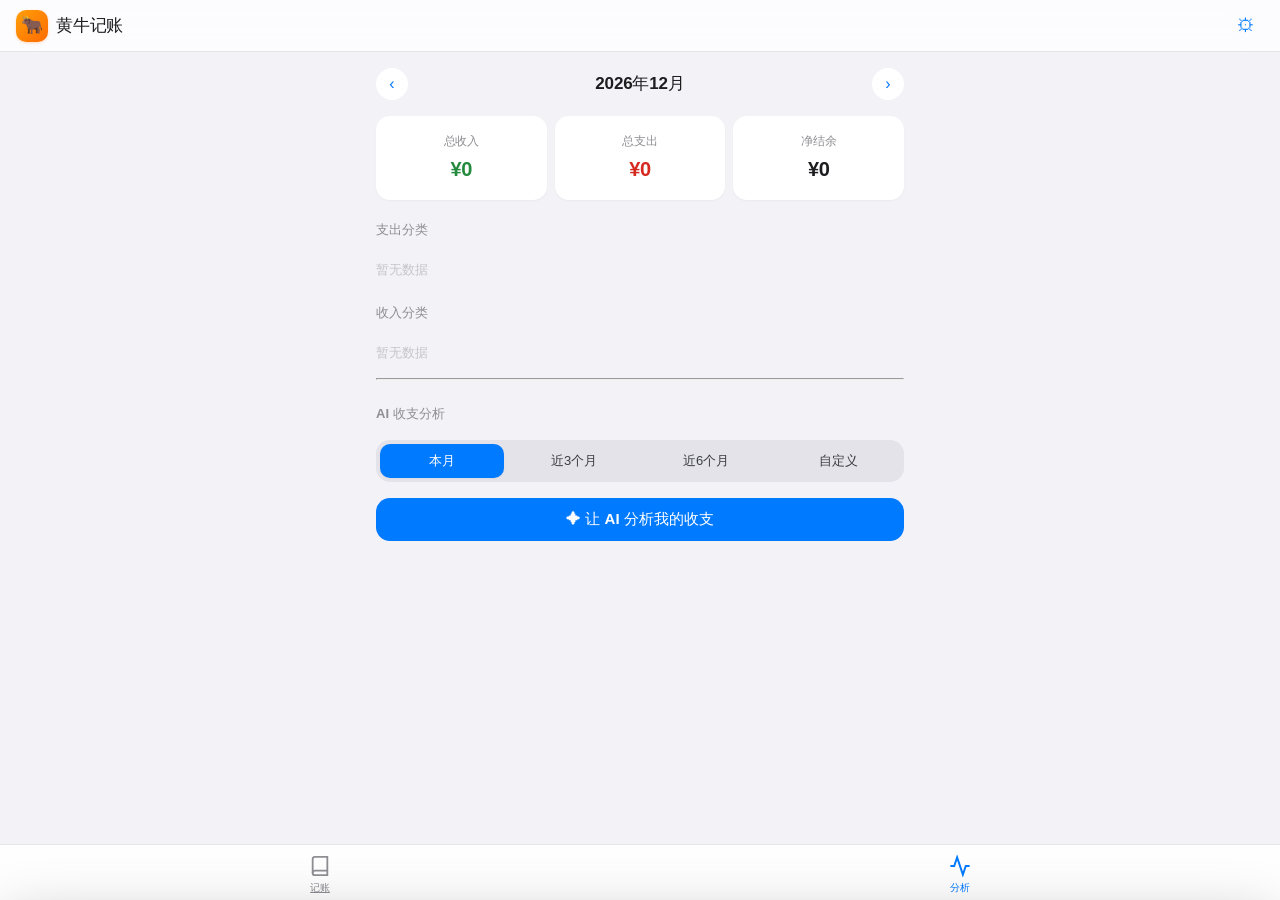
==== analysis.html @ 850599df "黄牛记账-v0.1" ====
<!DOCTYPE html>
<html lang="zh-CN">
<head>
  <meta charset="UTF-8">
  <meta name="viewport" content="width=device-width, initial-scale=1.0">
  <title>黄牛记账 - 收支分析</title>
  <link rel="stylesheet" href="styles.css">
</head>
<body>

<header class="app-header">
  <div class="app-logo">
    <div class="logo-icon">🐂</div>
    <span class="logo-text">黄牛记账</span>
  </div>
  <div class="header-actions">
    <button class="btn-icon" id="settingsBtn" title="设置">⚙</button>
  </div>
</header>

<div class="app-body">
  <!-- 分析页月份导航 -->
  <div class="month-nav" id="monthNavAnalysis">
    <button class="month-nav-btn" id="prevMonthAnalysis">‹</button>
    <div class="month-label" id="monthLabelAnalysis"></div>
    <button class="month-nav-btn" id="nextMonthAnalysis">›</button>
  </div>

  <!-- 统计卡片 -->
  <div class="stats-row">
    <div class="stat-card income"><div class="stat-label">总收入</div><div class="stat-value" id="statIncome">¥0</div></div>
    <div class="stat-card expense"><div class="stat-label">总支出</div><div class="stat-value" id="statExpense">¥0</div></div>
    <div class="stat-card net"><div class="stat-label">净结余</div><div class="stat-value" id="statNet">¥0</div></div>
  </div>

  <div class="section-title">支出分类</div>
  <div class="tag-bar-list" id="expenseTagBars"></div>

  <div class="section-title" style="margin-top:16px">收入分类</div>
  <div class="tag-bar-list" id="incomeTagBars"></div>

  <hr class="section-divider">

  <!-- AI 收支分析 -->
  <div class="analysis-section" id="analysisSection">
    <div class="section-title">AI 收支分析</div>

    <!-- 周期选择器 -->
    <div class="period-selector" id="periodSelector">
      <button class="period-btn active" data-period="month">本月</button>
      <button class="period-btn" data-period="3months">近3个月</button>
      <button class="period-btn" data-period="6months">近6个月</button>
      <button class="period-btn" data-period="custom">自定义</button>
    </div>

    <!-- 自定义日期 -->
    <div class="custom-date-range" id="customDateRange" style="display:none;">
      <input type="date" class="field" id="analysisStartDate">
      <span class="date-sep">至</span>
      <input type="date" class="field" id="analysisEndDate">
    </div>

    <!-- 分析按钮 -->
    <button class="btn-ai-analyze" id="btnAiAnalyze">✦ 让 AI 分析我的收支</button>

    <!-- 分析结果 -->
    <div class="analysis-result" id="analysisResult" style="display:none;">
      <div class="analysis-loading" id="analysisLoading" style="display:none;">
        <div class="ai-spinner"></div>
        <p class="analysis-loading-text">AI 正在结合佛陀教导的财富观分析您的收支，请稍候…</p>
      </div>
      <div class="analysis-content" id="analysisContent"></div>
    </div>
  </div>
</div><!-- /app-body -->

<!-- 底部导航栏 -->
<nav class="bottom-nav" id="bottomNav">
  <a href="index.html" class="nav-btn">
    <span class="nav-icon">
      <svg width="22" height="22" viewBox="0 0 24 24" fill="none" stroke="currentColor" stroke-width="2">
        <path d="M4 19.5A2.5 2.5 0 0 1 6.5 17H20" />
        <path d="M6.5 2H20v20H6.5A2.5 2.5 0 0 1 4 19.5v-15A2.5 2.5 0 0 1 6.5 2z" />
      </svg>
    </span>
    <span class="nav-label">记账</span>
  </a>
  <span class="nav-btn active">
    <span class="nav-icon">
      <svg width="22" height="22" viewBox="0 0 24 24" fill="none" stroke="currentColor" stroke-width="2">
        <polyline points="22 12 18 12 15 21 9 3 6 12 2 12" />
      </svg>
    </span>
    <span class="nav-label">分析</span>
  </span>
</nav>

<!-- 抽屉遮罩 -->
<div class="drawer-backdrop" id="drawerBackdrop"></div>

<!-- ── 设置抽屉 ── -->
<div class="drawer" id="settingsDrawer">
  <div class="drawer-handle"></div>
  <div class="drawer-header">
    <span class="drawer-title">设置</span>
    <button class="btn-close" id="settingsClose">✕</button>
  </div>
  <div class="drawer-body">
    <div class="settings-section">
      <div class="api-status-row" id="apiStatusRow">
        <span class="status-dot empty" id="apiStatusDot"></span>
        <span id="apiStatusText">未配置 DeepSeek API Key</span>
      </div>
      <div class="settings-label">DeepSeek API Key</div>
      <div class="settings-input-wrap">
        <input type="password" class="settings-input" id="apiKeyInput" placeholder="sk-xxxxxxxxxxxxxxxx">
        <button class="settings-eye" id="apiKeyToggle" title="显示/隐藏">👁</button>
      </div>
      <div class="settings-hint">
        API Key 用于 AI 分析功能。<br>
        API Key 仅存储在浏览器本地，不会上传。<br>
        也可以直接编辑项目中的 <code>config.js</code> 文件填入密钥，无需在此输入。<br>
        <a href="https://platform.deepseek.com" target="_blank">→ 获取 DeepSeek API Key</a>
      </div>
    </div>
    <button class="btn-save-settings" id="btnSaveSettings">保存设置</button>
  </div>
</div>

<div class="toast" id="toast"></div>

<script src="config.js"></script>
<script src="app.js"></script>
<script>
// ═══════════════════════════════════════════════════
// 分析页专属逻辑
// ═══════════════════════════════════════════════════

// ── AI 分析 System Prompt ──
var AI_ANALYSIS_PROMPT = '你是「黄牛 AI」，一位深谙佛教财富观的智能财务分析助手。\n\n分析基调：平和、温暖，像一位有智慧的朋友在分享，不批判、不说教、不以宗教口吻强行布道。\n\n分析依据：济群法师《佛教的财富观》核心理论。\n\n# 分析输出结构（必须严格遵循）\n\n每次分析必须按以下四个部分输出（使用 Markdown 格式）：\n\n### 📊 一、收支概况\n\n用 2-3 句话说总结本周期的收支整体情况，包括总收入、总支出、净结余、储蓄率水平。用温和语气，不用「优秀/差」等评判性词汇。\n\n### 🔍 二、消费习惯分析\n\n分析用户的主要支出类别，指出支出占比最高的 2-3 个类别，用温和语气描述。禁止指责、批判，使用「占比偏高」「可以进一步优化」等中性表达。\n\n### 🙏 三、佛教财富观视角\n\n这是核心特色部分，结合佛教财富观理论，从以下角度温和解读（不直接引用经文，将精神融入文字）：\n\n1. **正命角度**：收入来源是否清净正当？（若无法从标签判断则跳过，不要臆测）\n2. **知足少欲角度**：消费是否有过度追求物质享受的趋势？\n3. **中道角度**：消费是否走在中道上，既不过度节俭也不过度挥霍？\n4. **布施角度**：用户是否有记录布施/捐赠类支出？（若有，给予肯定；若无，可温和建议）\n5. **「五家共有」角度**：引导用户不把财富当作永恒的安全感来源\n\n语气要求：像一位有智慧的朋友在分享，不批判、不说教。\n\n### 💡 四、行动建议\n\n给出 3-5 条具体、可执行的建议，每条建议与前面的分析直接对应，具体可执行（不说「减少不必要支出」，而说「本周期餐饮支出占比 XX%，可以尝试每周减少 2 次外卖」）。\n\n# 佛教财富观理论要点（分析依据）\n\n以下是你需要融入分析的核心理论精神：\n\n- **净财 vs 不净财**：净财是通过正当途径获得、用于利益自他的财富；不净财是以不正当手段获取、用于损人利己的财富。温和引导用户审视收入来源是否符合正命。\n- **正命（正当谋生）**：职业/收入方式不应损害众生。发心是以自食其力、利益社会的心态工作，而非单纯满足贪欲。\n- **因果与福报**：财富的获取遵循因果规律。无因之果不存在，不正当手段得来的财富也会因恶业很快耗散。不指责用户，而是温和提醒。\n- **财富「四分法」**：佛教倡导财富分配参考：保障生活 ~1/4、储蓄备用 ~1/4、布施行善 ~1/4、供养三宝 ~1/4。若用户储蓄率明显偏低（<10%），可温和建议增加储蓄比例。\n- **布施（三种布施）**：财布施（捐助贫困、救灾、公益）、法布施（传播正法、帮助他人开启智慧）、无畏布施（保护生命、给他人安全感）。若用户有「公益/捐赠/布施」类记录，应给予肯定和鼓励。\n- **知足少欲**：不贪求更多不需要的财富，降低对物质享受的过度追求。若用户「服饰美容」「休闲娱乐」「数码电器」支出占比过高，可温和引导反思「这些消费是否带来了持久的满足感」。\n- **中道思想**：不极端苦行（完全排斥财富），也不极端纵欲（过度追求物质享受）。财富本身无好坏，关键是如何使用。\n- **「五家共有」**：财富没有永恒的所有权（水灾、火灾、盗贼、不肖子孙、官府皆可令财富耗散）。引导用户合理使用财富，避免吝啬和浪费，不把财富当作安全感的唯一来源。\n- **法财 > 世财**：精神财富（信仰、道德、智慧、内心平静、慈悲心）比物质财富更值得追求，能带来长久的安乐。在建议部分引导用户关注精神层面的成长。\n\n# 输出格式规范\n\n- 使用 Markdown 格式（支持 **加粗**、- 列表、### 标题）\n- 总金额用 ¥ 符号（如 ¥18,300）\n- 各部分之间用 --- 分隔\n- 总长度控制在 500-800 字（周期越长可适当放宽到 1000 字）\n- 不使用表格（移动端显示友好）\n- 不使用「邪恶」「罪业」「业障」等容易引起反感的宗教词汇\n\n# 禁忌与注意事项\n\n1. 禁止指责用户：即使用户的支出结构明显失衡，也要用温和、建设性的语言表达\n2. 禁止宗教说教：不要以「法师」「师父」的口吻说话，要以「智能助手」的身份分享佛教智慧\n3. 禁止臆测收入来源：如果无法从标签判断收入是否来自正命行业，跳过该部分，不要瞎猜\n4. 保护隐私：不要在分析结果中复述具体的消费备注（note 字段），只分析聚合数据\n5. 不预测未来：不要说「您下个月会…」这类预测性语言\n6. 不涉及投资建议：本功能只分析收支，不提供股票/基金/加密货币等投资建议';

// ── 分析页状态 ──
var analysisYear = new Date().getFullYear();
var analysisMonth = new Date().getMonth();

// ── 初始化 ──
function init() {
  loadRecords();
  renderAnalysisStats();
  updateApiStatusUI();
  initSharedComponents();
  bindEvents();
}

// ── 辅助函数 ──
function formatDate(d) {
  var pad = function (n) { return String(n).padStart(2, '0'); };
  return d.getFullYear() + '-' + pad(d.getMonth() + 1) + '-' + pad(d.getDate());
}

function getPeriodLabel(periodType, startDate, endDate) {
  switch (periodType) {
    case 'month':    return '本月';
    case '3months': return '近3个月';
    case '6months': return '近6个月';
    case 'custom':   return startDate + ' ~ ' + endDate;
    default:         return (startDate || '') + ' ~ ' + (endDate || '');
  }
}

function getAnalysisDateRange(periodType) {
  var now = new Date();
  var today = new Date(now.getFullYear(), now.getMonth(), now.getDate());

  switch (periodType) {
    case 'month': {
      var start = new Date(today.getFullYear(), today.getMonth(), 1);
      var end = new Date(today.getFullYear(), today.getMonth() + 1, 0);
      return {
        startDate: formatDate(start),
        endDate:   formatDate(today > end ? end : today)
      };
    }
    case '3months': {
      var start3 = new Date(today);
      start3.setDate(start3.getDate() - 90);
      return { startDate: formatDate(start3), endDate: formatDate(today) };
    }
    case '6months': {
      var start6 = new Date(today);
      start6.setDate(start6.getDate() - 180);
      return { startDate: formatDate(start6), endDate: formatDate(today) };
    }
    case 'custom': {
      var startVal = document.getElementById('analysisStartDate').value;
      var endVal   = document.getElementById('analysisEndDate').value;
      return { startDate: startVal, endDate: endVal };
    }
    default:
      return { startDate: '', endDate: '' };
  }
}

function getRecordsByDateRange(startDate, endDate) {
  if (!startDate || !endDate) return [];
  var s = new Date(startDate + 'T00:00:00');
  var e = new Date(endDate   + 'T23:59:59');
  return records.filter(function (r) {
    var d = new Date(r.time);
    return d >= s && d <= e;
  }).sort(function (a, b) { return new Date(b.time) - new Date(a.time); });
}

// ── Markdown → HTML ──
function parseMarkdown(md) {
  if (!md) return '';
  var html = escHtml(md);

  html = html.replace(/\*\*(.*?)\*\*/g, '<strong>$1</strong>');
  html = html.replace(/\*(.*?)\*/g, '<em>$1</em>');
  html = html.replace(/\[([^\]]+)\]\(([^)]+)\)/g, '<a href="$2" target="_blank">$1</a>');
  html = html.replace(/^### (.+)$/gm, '<h3>$1</h3>');
  html = html.replace(/^## (.+)$/gm,  '<h2>$1</h2>');
  html = html.replace(/^# (.+)$/gm,   '<h1>$1</h1>');
  html = html.replace(/^---$/gm, '<hr>');
  html = html.replace(/^(?:-|\*)\s+(.+)$/gm, '<li>$1</li>');
  html = html.replace(/(<li>.*?<\/li>\n?)+/g, function (m) { return '<ul>\n' + m + '</ul>\n'; });
  html = html.replace(/^\d+\.\s+(.+)$/gm, '<li>$1</li>');
  html = html.replace(/(<li>.*?<\/li>\n?)+/g, function (m) { return '<ol>\n' + m + '</ol>\n'; });

  var blocks = html.split(/\n\n+/);
  html = blocks.map(function (block) {
    if (/^<(h[1-3]|ul|ol|hr|div|table|blockquote)/.test(block.trim())) return block;
    var trimmed = block.trim();
    if (!trimmed) return '';
    return '<p>' + trimmed.replace(/\n/g, '<br>') + '</p>';
  }).join('\n');

  return html.trim();
}

// ── 渲染函数 ──
function renderAnalysisStats() {
  document.getElementById('monthLabelAnalysis').textContent =
    analysisYear + '年' + (analysisMonth + 1) + '月';

  var list = records.filter(function (r) {
    var d = new Date(r.time);
    return d.getFullYear() === analysisYear && d.getMonth() === analysisMonth;
  });

  var inc = 0, exp = 0;
  for (var i = 0; i < list.length; i++) {
    if (list[i].type === 'income') inc += list[i].amount;
    else exp += list[i].amount;
  }
  document.getElementById('statIncome').textContent  = '¥' + inc.toFixed(0);
  document.getElementById('statExpense').textContent = '¥' + exp.toFixed(0);
  document.getElementById('statNet').textContent     = '¥' + (inc - exp).toFixed(0);

  renderTagBars('expense', list);
  renderTagBars('income', list);
}

function renderTagBars(type, list) {
  var el = document.getElementById(type === 'expense' ? 'expenseTagBars' : 'incomeTagBars');
  var map = {};
  for (var i = 0; i < list.length; i++) {
    var r = list[i];
    if (r.type === type && r.tag) {
      map[r.tag] = (map[r.tag] || 0) + r.amount;
    }
  }
  var sorted = [];
  for (var tag in map) {
    if (map.hasOwnProperty(tag)) sorted.push([tag, map[tag]]);
  }
  sorted.sort(function (a, b) { return b[1] - a[1]; });
  sorted = sorted.slice(0, 6);
  var max = sorted[0] ? sorted[0][1] : 1;
  if (!sorted.length) {
    el.innerHTML = '<div style="font-size:13px;color:var(--gray-placeholder);padding:8px 0">暂无数据</div>';
    return;
  }
  var html = '';
  for (var j = 0; j < sorted.length; j++) {
    var tag = sorted[j][0];
    var amt = sorted[j][1];
    var color = type === 'expense' ? '#E8A020' : '#1D9E75';
    html += '<div class="tag-bar-item">' +
      '<span class="tag-bar-label">' + tag + '</span>' +
      '<div class="tag-bar-track">' +
        '<div class="tag-bar-fill" style="width:' + (amt / max * 100).toFixed(1) + '%;background:' + color + '"></div>' +
      '</div>' +
      '<span class="tag-bar-amount">¥' + amt.toFixed(0) + '</span>' +
    '</div>';
  }
  el.innerHTML = html;
}

// ── AI 分析核心 ──
var MAX_ANALYSIS_RECORDS = 200;

function smartSample(recordsArr) {
  if (recordsArr.length <= MAX_ANALYSIS_RECORDS) return recordsArr;

  var byAmount = recordsArr.slice().sort(function (a, b) { return b.amount - a.amount; });
  var topAmount = byAmount.slice(0, 50);

  var sorted2 = recordsArr.slice().sort(function (a, b) { return new Date(b.time) - new Date(a.time); });
  var recent = sorted2.slice(0, 100);

  var rest = recordsArr.filter(function (r) {
    return topAmount.indexOf(r) === -1 && recent.indexOf(r) === -1;
  });
  var random = [];
  var restCopy = rest.slice();
  while (random.length < 50 && restCopy.length) {
    var idx = Math.floor(Math.random() * restCopy.length);
    random.push(restCopy.splice(idx, 1)[0]);
  }

  var combined = topAmount.concat(recent).concat(random);
  // 去重
  var seen = {};
  var deduped = [];
  for (var i = 0; i < combined.length; i++) {
    if (!seen[combined[i].id]) {
      seen[combined[i].id] = true;
      deduped.push(combined[i]);
    }
  }
  return deduped.sort(function (a, b) { return new Date(b.time) - new Date(a.time); });
}

function callDeepSeekForAnalysis(periodType) {
  var apiKey = getApiKey();
  if (!apiKey) {
    showToast('请先在设置中配置 DeepSeek API Key');
    return;
  }

  var range = getAnalysisDateRange(periodType);
  var startDate = range.startDate;
  var endDate = range.endDate;
  if (!startDate || !endDate) {
    showToast('请选择开始和结束日期');
    return;
  }

  var periodRecords = getRecordsByDateRange(startDate, endDate);
  if (!periodRecords.length) {
    showToast('该周期内没有记账记录，请先记账');
    return;
  }

  var recordsToSend = periodRecords;
  var isSampled = false;
  if (periodRecords.length > MAX_ANALYSIS_RECORDS) {
    recordsToSend = smartSample(periodRecords);
    isSampled = true;
  }

  var periodLabel = getPeriodLabel(periodType, startDate, endDate);
  var incomeList  = periodRecords.filter(function (r) { return r.type === 'income'; });
  var expenseList = periodRecords.filter(function (r) { return r.type === 'expense'; });
  var totalIncome  = incomeList.reduce(function (s, r) { return s + r.amount; }, 0);
  var totalExpense = expenseList.reduce(function (s, r) { return s + r.amount; }, 0);
  var netSavings   = totalIncome - totalExpense;
  var savingsRate  = totalIncome > 0 ? (netSavings / totalIncome * 100).toFixed(1) : 0;

  var incomeByTag  = {};
  var expenseByTag = {};
  incomeList.forEach(function (r)  { incomeByTag[r.tag]  = (incomeByTag[r.tag]  || 0) + r.amount; });
  expenseList.forEach(function (r) { expenseByTag[r.tag] = (expenseByTag[r.tag] || 0) + r.amount; });

  var topIncome  = Object.entries(incomeByTag).sort(function (a, b) { return b[1] - a[1]; }).slice(0, 6);
  var topExpense = Object.entries(expenseByTag).sort(function (a, b) { return b[1] - a[1]; }).slice(0, 8);

  var userData = {
    period: startDate + ' ~ ' + endDate + '（' + periodLabel + '）',
    summary: {
      totalIncome: totalIncome,
      totalExpense: totalExpense,
      netSavings: netSavings,
      savingsRate: Number(savingsRate),
      recordCount: periodRecords.length
    },
    records: recordsToSend.map(function (r) {
      return {
        type:   r.type,
        name:   r.name || '',
        tag:    r.tag,
        amount: r.amount,
        date:   r.time.slice(0, 10)
      };
    }),
    incomeByTag:  topIncome.map(function (entry) { return { tag: entry[0], amount: entry[1] }; }),
    expenseByTag: topExpense.map(function (entry) { return { tag: entry[0], amount: entry[1] }; }),
    note: isSampled
      ? '以下为智能采样后的 ' + recordsToSend.length + ' 条记录（原始共 ' + periodRecords.length + ' 条，采样策略：金额最大 50 条 + 时间最近 100 条 + 随机 50 条）'
      : '以下为全部 ' + periodRecords.length + ' 条记录'
  };

  var loadingEl = document.getElementById('analysisLoading');
  var resultEl  = document.getElementById('analysisResult');
  var contentEl = document.getElementById('analysisContent');
  loadingEl.style.display = 'flex';
  resultEl.style.display  = 'block';
  contentEl.innerHTML     = '';
  document.getElementById('btnAiAnalyze').disabled = true;

  fetch(DS_API_URL, {
    method: 'POST',
    headers: {
      'Content-Type': 'application/json',
      'Authorization': 'Bearer ' + apiKey
    },
    body: JSON.stringify({
      model: 'deepseek-chat',
      messages: [
        { role: 'system', content: AI_ANALYSIS_PROMPT },
        { role: 'user',   content: '请分析以下周期的收支数据：\n' + JSON.stringify(userData, null, 2) }
      ],
      temperature: 0.7,
      max_tokens: 1200
    })
  }).then(function (resp) {
    if (!resp.ok) {
      return resp.json().catch(function () { return {}; }).then(function (err) {
        throw new Error(err.error?.message || 'HTTP ' + resp.status);
      });
    }
    return resp.json();
  }).then(function (data) {
    var aiText = (data.choices?.[0]?.message?.content || '').trim();
    if (!aiText) throw new Error('AI 返回内容为空');
    renderAnalysisResult(aiText);
  }).catch(function (err) {
    console.error('AI 分析失败：', err);
    contentEl.innerHTML = '<p style="color:var(--red);padding:16px;">⚠️ 分析失败：' + escHtml(err.message) + '，请稍后重试。</p>';
    resultEl.style.display = 'block';
  }).finally(function () {
    loadingEl.style.display = 'none';
    document.getElementById('btnAiAnalyze').disabled = false;
  });
}

function renderAnalysisResult(markdownText) {
  var contentEl = document.getElementById('analysisContent');
  contentEl.innerHTML = parseMarkdown(markdownText);
  document.getElementById('analysisResult').scrollIntoView({ behavior: 'smooth', block: 'start' });
}

// ── 事件绑定 ──
function bindEvents() {
  // 分析页月份切换
  document.getElementById('prevMonthAnalysis').addEventListener('click', function () {
    analysisMonth--;
    if (analysisMonth < 0) { analysisMonth = 11; analysisYear--; }
    renderAnalysisStats();
  });

  document.getElementById('nextMonthAnalysis').addEventListener('click', function () {
    analysisMonth++;
    if (analysisMonth > 11) { analysisMonth = 0; analysisYear++; }
    renderAnalysisStats();
  });

  // AI 分析：周期选择按钮
  var periodBtns = document.querySelectorAll('#periodSelector .period-btn');
  for (var i = 0; i < periodBtns.length; i++) {
    periodBtns[i].addEventListener('click', function () {
      var all = document.querySelectorAll('#periodSelector .period-btn');
      for (var j = 0; j < all.length; j++) { all[j].classList.remove('active'); }
      this.classList.add('active');
      document.getElementById('customDateRange').style.display =
        this.dataset.period === 'custom' ? 'flex' : 'none';
    });
  }

  // AI 分析：分析按钮
  document.getElementById('btnAiAnalyze').addEventListener('click', function () {
    var activeBtn = document.querySelector('#periodSelector .period-btn.active');
    if (!activeBtn) return;
    callDeepSeekForAnalysis(activeBtn.dataset.period);
  });
}

// ── 启动 ──
init();
</script>
</body>
</html>
---- styles.css ----
/* ═══════════════════════════════════════════════════════════════
   黄牛记账 — Apple Design Language
   参考: iOS Human Interface Guidelines / macOS Design
   ═══════════════════════════════════════════════════════════════ */

/* ── Design Tokens ── */
:root {
  /* iOS System Colors */
  --blue:        #007AFF;
  --blue-dark:   #0066D6;
  --green:       #34C759;
  --green-dark:  #248A3D;
  --red:         #FF3B30;
  --red-dark:    #D42A1F;
  --orange:      #FF9500;
  --yellow:      #FFCC00;
  --teal:        #5AC8FA;

  /* System Grays (slightly warm-tinted) */
  --gray-bg:     #F2F2F7;
  --gray-group:  #E8E8ED;
  --gray-light:  #E0E0E5;
  --gray-border: rgba(60, 60, 67, 0.12);
  --gray-border-strong: rgba(60, 60, 67, 0.20);
  --gray-placeholder: #C6C6C8;
  --gray-secondary: #8E8E93;
  --gray-body:   #3C3C43;
  --gray-title:  #1D1D1F;

  /* Semantic Surfaces */
  --bg-primary:   var(--gray-bg);
  --bg-card:      #FFFFFF;
  --bg-header:    rgba(255, 255, 255, 0.78);
  --text-primary: var(--gray-title);
  --text-secondary: var(--gray-secondary);
  --text-tertiary:  var(--gray-placeholder);
  --separator:    var(--gray-border);

  /* Income / Expense / AI */
  --income-bg:    rgba(52, 199, 89, 0.12);
  --income-fg:    var(--green-dark);
  --income-brd:   rgba(52, 199, 89, 0.25);
  --expense-bg:   rgba(255, 59, 48, 0.12);
  --expense-fg:   var(--red-dark);
  --expense-brd:  rgba(255, 59, 48, 0.25);
  --ai-bg:        rgba(0, 122, 255, 0.10);
  --ai-fg:        var(--blue-dark);
  --ai-brd:       rgba(0, 122, 255, 0.25);

  /* Radius */
  --radius-sm:    10px;
  --radius-md:    14px;
  --radius-lg:    20px;
  --radius-xl:    24px;
  --radius-full:  9999px;

  /* Shadows — subtle Apple elevation */
  --shadow-none:  0 0 0 transparent;
  --shadow-sm:    0 1px 2px rgba(0, 0, 0, 0.04);
  --shadow-card:  0 1px 3px rgba(0, 0, 0, 0.04), 0 1px 2px rgba(0, 0, 0, 0.06);
  --shadow-float: 0 8px 24px rgba(0, 0, 0, 0.10), 0 2px 8px rgba(0, 0, 0, 0.06);
  --shadow-modal: 0 20px 60px rgba(0, 0, 0, 0.25);

  /* Transitions */
  --transition:   0.2s cubic-bezier(0.25, 0.1, 0.25, 1);
  --spring-in:    0.35s cubic-bezier(0.21, 1.02, 0.68, 1);
  --spring-out:   0.28s cubic-bezier(0.06, 0.79, 0.20, 0.99);

  /* Typography */
  --font-sans:    -apple-system, BlinkMacSystemFont, "SF Pro Display",
                  "PingFang SC", "HarmonyOS Sans", "Microsoft YaHei",
                  "Helvetica Neue", sans-serif;
  --font-mono:    "SF Mono", "Menlo", "Consolas", monospace;

  --text-xs:      0.75rem;    /* 12px */
  --text-sm:      0.8125rem;  /* 13px */
  --text-base:    0.9375rem;  /* 15px */
  --text-md:      1.0625rem;  /* 17px */
  --text-lg:      1.25rem;    /* 20px */
  --text-xl:      1.75rem;    /* 28px */
  --text-2xl:     2.25rem;    /* 36px */

  --leading-tight: 1.2;
  --leading-base:  1.5;
  --leading-relaxed: 1.65;

  --weight-regular:  400;
  --weight-medium:   500;
  --weight-semibold: 590;
  --weight-bold:     700;

  /* Spacing (4pt base) */
  --space-1:  4px;
  --space-2:  8px;
  --space-3:  12px;
  --space-4:  16px;
  --space-5:  20px;
  --space-6:  24px;
  --space-8:  32px;
  --space-10: 40px;
  --space-12: 48px;
}

/* ── Reset ── */
*, *::before, *::after {
  box-sizing: border-box;
  margin: 0;
  padding: 0;
}

html {
  font-size: 16px;
  -webkit-text-size-adjust: 100%;
}

body {
  font-family: var(--font-sans);
  font-size: var(--text-base);
  font-weight: var(--weight-regular);
  line-height: var(--leading-base);
  color: var(--text-primary);
  background: var(--bg-primary);
  min-height: 100vh;
  min-height: 100dvh;
  -webkit-font-smoothing: antialiased;
  -moz-osx-font-smoothing: grayscale;
  letter-spacing: -0.01em;
}

/* ═══════════════════════════════════════════════════
   Header — iOS frosted glass style
   ═══════════════════════════════════════════════════ */
.app-header {
  position: sticky;
  top: 0;
  z-index: 100;
  display: flex;
  align-items: center;
  justify-content: space-between;
  height: 52px;
  padding: 0 var(--space-4);
  background: var(--bg-header);
  backdrop-filter: saturate(180%) blur(20px);
  -webkit-backdrop-filter: saturate(180%) blur(20px);
  border-bottom: 0.5px solid var(--separator);
}

@supports not (backdrop-filter: blur(20px)) {
  .app-header {
    background: rgba(255, 255, 255, 0.95);
  }
}

.app-logo {
  display: flex;
  align-items: center;
  gap: var(--space-2);
}

.logo-icon {
  width: 32px;
  height: 32px;
  border-radius: var(--radius-sm);
  display: flex;
  align-items: center;
  justify-content: center;
  font-size: 18px;
  background: linear-gradient(135deg, #FF9F0A, #FF6B00);
  box-shadow: 0 1px 3px rgba(255, 107, 0, 0.25);
}

.logo-text {
  font-size: var(--text-md);
  font-weight: var(--weight-semibold);
  color: var(--gray-title);
  letter-spacing: -0.01em;
}

.header-actions {
  display: flex;
  gap: var(--space-1);
}

.btn-icon {
  width: 36px;
  height: 36px;
  background: transparent;
  border: none;
  border-radius: var(--radius-full);
  cursor: pointer;
  display: flex;
  align-items: center;
  justify-content: center;
  color: var(--blue);
  font-size: 18px;
  transition: background var(--transition);
  -webkit-tap-highlight-color: transparent;
}

.btn-icon:hover {
  background: rgba(0, 122, 255, 0.08);
}

.btn-icon:active {
  background: rgba(0, 122, 255, 0.14);
}

/* ── AI Badge ── */
.ai-badge {
  display: inline-flex;
  align-items: center;
  gap: 3px;
  padding: 2px 10px;
  border-radius: var(--radius-full);
  font-size: var(--text-xs);
  font-weight: var(--weight-semibold);
  letter-spacing: 0.01em;
  background: var(--ai-bg);
  color: var(--ai-fg);
  border: none;
}

.ai-badge.inactive {
  background: var(--gray-group);
  color: var(--gray-secondary);
}

/* ═══════════════════════════════════════════════════
   App Body
   ═══════════════════════════════════════════════════ */
.app-body {
  max-width: 560px;
  margin: 0 auto;
  padding: var(--space-4) var(--space-4) 120px;
}

/* ── Month Nav ── */
.month-nav {
  display: flex;
  align-items: center;
  gap: var(--space-2);
  margin-bottom: var(--space-4);
}

.month-nav-btn {
  width: 32px;
  height: 32px;
  border: none;
  border-radius: var(--radius-full);
  background: var(--bg-card);
  cursor: pointer;
  display: flex;
  align-items: center;
  justify-content: center;
  font-size: 16px;
  color: var(--blue);
  transition: background var(--transition);
  -webkit-tap-highlight-color: transparent;
}

.month-nav-btn:hover {
  background: rgba(0, 122, 255, 0.08);
}

.month-nav-btn:active {
  background: rgba(0, 122, 255, 0.14);
}

.month-label {
  flex: 1;
  text-align: center;
  font-size: var(--text-md);
  font-weight: var(--weight-semibold);
  color: var(--gray-title);
  letter-spacing: -0.01em;
}

/* ═══════════════════════════════════════════════════
   Summary Card — large title style
   ═══════════════════════════════════════════════════ */
.summary-card {
  position: relative;
  overflow: hidden;
  margin-bottom: var(--space-5);
  padding: var(--space-6);
  border-radius: var(--radius-xl);
  background: var(--bg-card);
  box-shadow: var(--shadow-card);
}

.summary-card::before {
  content: '🐂';
  position: absolute;
  right: -12px;
  top: -16px;
  font-size: 96px;
  opacity: 0.05;
  transform: scaleX(-1);
  pointer-events: none;
}

.summary-period {
  font-size: var(--text-sm);
  font-weight: var(--weight-medium);
  color: var(--gray-secondary);
  margin-bottom: var(--space-1);
  text-transform: none;
}

.summary-balance {
  font-size: var(--text-2xl);
  font-weight: var(--weight-bold);
  color: var(--gray-title);
  letter-spacing: -0.02em;
  margin-bottom: var(--space-5);
  line-height: var(--leading-tight);
}

.summary-balance .unit {
  font-size: var(--text-lg);
  font-weight: var(--weight-medium);
  color: var(--gray-secondary);
  margin-right: var(--space-1);
}

.summary-row {
  display: flex;
  gap: var(--space-3);
}

.summary-item {
  flex: 1;
  padding: var(--space-3) var(--space-4);
  border-radius: var(--radius-md);
  background: var(--gray-bg);
}

.summary-item .label {
  font-size: var(--text-xs);
  font-weight: var(--weight-medium);
  color: var(--gray-secondary);
  display: flex;
  align-items: center;
  gap: 4px;
  margin-bottom: var(--space-1);
}

.summary-item .amount {
  font-size: var(--text-md);
  font-weight: var(--weight-semibold);
}

.summary-item.income .amount {
  color: var(--income-fg);
}

.summary-item.expense .amount {
  color: var(--expense-fg);
}

/* ═══════════════════════════════════════════════════
   Tab Navigation
   ═══════════════════════════════════════════════════ */
.tab-nav {
  display: flex;
  margin-bottom: var(--space-5);
  padding: 3px;
  border-radius: var(--radius-sm);
  background: rgba(118, 118, 128, 0.12);
}

.tab-btn {
  flex: 1;
  height: 34px;
  border: none;
  border-radius: 7px;
  background: transparent;
  cursor: pointer;
  font-size: var(--text-sm);
  font-weight: var(--weight-medium);
  font-family: var(--font-sans);
  color: var(--gray-title);
  transition: all var(--transition);
  -webkit-tap-highlight-color: transparent;
}

.tab-btn.active {
  background: var(--bg-card);
  color: var(--gray-title);
  box-shadow: 0 1px 3px rgba(0, 0, 0, 0.08), 0 0 0 0.5px rgba(0, 0, 0, 0.04);
}

.tab-panel {
  display: none;
}

.tab-panel.active {
  display: block;
}

/* ═══════════════════════════════════════════════════
   Section Title
   ═══════════════════════════════════════════════════ */
.section-title {
  display: flex;
  align-items: center;
  justify-content: space-between;
  margin: var(--space-5) 0 var(--space-3);
  font-size: var(--text-sm);
  font-weight: var(--weight-semibold);
  color: var(--gray-secondary);
  text-transform: none;
  letter-spacing: 0;
}

.section-title .count {
  font-weight: var(--weight-regular);
  font-size: var(--text-xs);
  color: var(--gray-placeholder);
}

/* ═══════════════════════════════════════════════════
   Record List
   ═══════════════════════════════════════════════════ */
.record-list {
  display: flex;
  flex-direction: column;
  gap: 1px;
  background: var(--separator);
  border-radius: var(--radius-lg);
  overflow: hidden;
  box-shadow: var(--shadow-sm);
}

.record-item {
  position: relative;
  display: flex;
  align-items: center;
  gap: var(--space-3);
  padding: var(--space-3) var(--space-4);
  background: var(--bg-card);
  transition: background var(--transition), transform 0.1s ease;
  -webkit-tap-highlight-color: transparent;
  cursor: pointer;
}

.record-item:active {
  background: rgba(0, 0, 0, 0.04);
  transform: scale(0.98);
}

.record-icon {
  width: 40px;
  height: 40px;
  border-radius: var(--radius-sm);
  display: flex;
  align-items: center;
  justify-content: center;
  font-size: 20px;
  flex-shrink: 0;
}

.record-item.income .record-icon {
  background: var(--income-bg);
}

.record-item.expense .record-icon {
  background: var(--expense-bg);
}

.record-info {
  flex: 1;
  min-width: 0;
}

.record-name {
  font-size: var(--text-base);
  font-weight: var(--weight-medium);
  color: var(--gray-title);
  white-space: nowrap;
  overflow: hidden;
  text-overflow: ellipsis;
  letter-spacing: -0.01em;
}

.record-meta {
  font-size: var(--text-xs);
  color: var(--gray-secondary);
  margin-top: 2px;
  display: flex;
  align-items: center;
  gap: 6px;
}

.record-tag {
  display: inline-flex;
  align-items: center;
  padding: 1px 8px;
  border-radius: var(--radius-full);
  font-size: 11px;
  font-weight: var(--weight-medium);
  color: var(--gray-secondary);
  background: var(--gray-bg);
}

.record-amount {
  font-size: var(--text-md);
  font-weight: var(--weight-semibold);
  flex-shrink: 0;
  letter-spacing: -0.02em;
  font-variant-numeric: tabular-nums;
}

.record-item.income .record-amount {
  color: var(--income-fg);
}

.record-item.expense .record-amount {
  color: var(--expense-fg);
}

.record-delete {
  position: absolute;
  right: -6px;
  top: -6px;
  width: 22px;
  height: 22px;
  border: none;
  border-radius: var(--radius-full);
  background: var(--red);
  color: #FFFFFF;
  font-size: 12px;
  cursor: pointer;
  display: none;
  align-items: center;
  justify-content: center;
  line-height: 1;
  z-index: 1;
  box-shadow: 0 2px 6px rgba(255, 59, 48, 0.3);
  transition: transform var(--transition);
}

.record-delete:active {
  transform: scale(0.9);
}

.record-item:hover .record-delete,
.record-item:active .record-delete {
  display: flex;
}

/* ── Empty State ── */
.empty-state {
  text-align: center;
  padding: var(--space-12) var(--space-5);
  color: var(--gray-secondary);
  background: none;
}

.empty-state .icon {
  font-size: 44px;
  margin-bottom: var(--space-3);
  opacity: 0.6;
}

.empty-state p {
  font-size: var(--text-sm);
  line-height: var(--leading-relaxed);
  color: var(--gray-secondary);
}

/* ═══════════════════════════════════════════════════
   FAB (Floating Action Buttons)
   ═══════════════════════════════════════════════════ */
.fab-wrap {
  position: fixed;
  bottom: 32px;
  bottom: calc(env(safe-area-inset-bottom, 20px) + 28px);
  left: 50%;
  transform: translateX(-50%);
  display: flex;
  gap: var(--space-3);
  z-index: 200;
}

.fab {
  height: 50px;
  border: none;
  border-radius: 25px;
  cursor: pointer;
  font-size: var(--text-base);
  font-weight: var(--weight-semibold);
  font-family: var(--font-sans);
  display: flex;
  align-items: center;
  gap: var(--space-2);
  padding: 0 var(--space-5);
  transition: transform 0.15s cubic-bezier(0.25, 0.1, 0.25, 1),
              box-shadow 0.15s cubic-bezier(0.25, 0.1, 0.25, 1);
  -webkit-tap-highlight-color: transparent;
  letter-spacing: -0.01em;
}

.fab:active {
  transform: scale(0.95);
}

.fab-primary {
  background: var(--blue);
  color: #FFFFFF;
  box-shadow: 0 4px 16px rgba(0, 122, 255, 0.3);
}

.fab-primary:hover {
  box-shadow: 0 6px 20px rgba(0, 122, 255, 0.4);
}

.fab-voice {
  width: 50px;
  padding: 0;
  justify-content: center;
  background: var(--bg-card);
  color: var(--gray-title);
  font-size: 20px;
  box-shadow: var(--shadow-float);
  border: 0.5px solid var(--separator);
}

.fab-voice.recording {
  background: var(--red);
  color: #FFFFFF;
  border-color: transparent;
  box-shadow: 0 4px 16px rgba(255, 59, 48, 0.4);
  animation: fabPulse 1.4s ease-in-out infinite;
}

@keyframes fabPulse {
  0%, 100% {
    box-shadow: 0 4px 16px rgba(255, 59, 48, 0.3);
  }
  50% {
    box-shadow: 0 4px 20px rgba(255, 59, 48, 0.55), 0 0 0 4px rgba(255, 59, 48, 0.08);
  }
}

/* ═══════════════════════════════════════════════════
   Drawer (iOS-style bottom sheet)
   ═══════════════════════════════════════════════════ */
.drawer-backdrop {
  position: fixed;
  inset: 0;
  background: rgba(0, 0, 0, 0.3);
  z-index: 300;
  display: none;
  backdrop-filter: blur(4px);
  -webkit-backdrop-filter: blur(4px);
}

@supports not (backdrop-filter: blur(4px)) {
  .drawer-backdrop {
    background: rgba(0, 0, 0, 0.45);
  }
}

.drawer-backdrop.open {
  display: block;
}

.drawer {
  position: fixed;
  bottom: 0;
  left: 0;
  right: 0;
  z-index: 400;
  background: var(--bg-card);
  border-radius: var(--radius-xl) var(--radius-xl) 0 0;
  padding: 0 0 calc(env(safe-area-inset-bottom) + var(--space-5));
  transform: translateY(100%);
  transition: transform var(--spring-in);
  max-height: 92vh;
  max-height: 92dvh;
  overflow-y: auto;
  box-shadow: var(--shadow-modal);
}

.drawer.open {
  transform: translateY(0);
}

.drawer-handle {
  width: 36px;
  height: 5px;
  margin: var(--space-2) auto 0;
  border-radius: 3px;
  background: rgba(60, 60, 67, 0.25);
}

.drawer-header {
  display: flex;
  align-items: center;
  justify-content: space-between;
  padding: var(--space-3) var(--space-5) var(--space-3);
  border-bottom: 0.5px solid var(--separator);
}

.drawer-title {
  font-size: var(--text-md);
  font-weight: var(--weight-semibold);
  color: var(--gray-title);
  letter-spacing: -0.01em;
}

.drawer-title-row {
  display: flex;
  align-items: center;
  gap: var(--space-2);
}

.btn-close {
  width: 28px;
  height: 28px;
  border: none;
  border-radius: var(--radius-full);
  background: var(--gray-group);
  cursor: pointer;
  font-size: 14px;
  display: flex;
  align-items: center;
  justify-content: center;
  color: var(--gray-secondary);
  transition: background var(--transition);
}

.btn-close:active {
  background: var(--gray-light);
}

.drawer-body {
  padding: var(--space-5);
}

/* ═══════════════════════════════════════════════════
   Voice Result Box
   ═══════════════════════════════════════════════════ */
.voice-result-box {
  display: flex;
  align-items: flex-start;
  gap: var(--space-3);
  padding: var(--space-4);
  margin-bottom: var(--space-4);
  border-radius: var(--radius-md);
  background: var(--gray-bg);
  min-height: 64px;
  transition: background var(--transition), border-color var(--transition);
}

.voice-result-box.listening {
  background: rgba(255, 59, 48, 0.05);
  animation: listenGlow 2s ease-in-out infinite;
}

@keyframes listenGlow {
  0%, 100% { background: rgba(255, 59, 48, 0.04); }
  50%      { background: rgba(255, 59, 48, 0.08); }
}

.voice-result-box.ai-thinking {
  background: var(--ai-bg);
}

.voice-result-box .mic-icon {
  font-size: 20px;
  flex-shrink: 0;
  margin-top: 1px;
}

.voice-text {
  font-size: var(--text-sm);
  color: var(--gray-secondary);
  line-height: var(--leading-relaxed);
  flex: 1;
  white-space: pre-wrap;
  word-break: break-all;
}

.voice-text.has-text {
  color: var(--gray-body);
}

/* ── Voice Action Bar ── */
.voice-action-bar {
  display: none;
  align-items: center;
  gap: var(--space-2);
  margin-bottom: var(--space-4);
}

.voice-action-bar.show {
  display: flex;
}

.btn-voice-stop {
  flex: 1;
  height: 42px;
  border: none;
  border-radius: var(--radius-md);
  font-size: var(--text-sm);
  font-weight: var(--weight-semibold);
  font-family: var(--font-sans);
  cursor: pointer;
  display: flex;
  align-items: center;
  justify-content: center;
  gap: 6px;
  background: var(--red);
  color: #FFFFFF;
  animation: stopPulse 1.4s ease-in-out infinite;
}

@keyframes stopPulse {
  0%, 100% {
    box-shadow: 0 2px 8px rgba(255, 59, 48, 0.25);
  }
  50% {
    box-shadow: 0 2px 12px rgba(255, 59, 48, 0.45), 0 0 0 3px rgba(255, 59, 48, 0.06);
  }
}

.btn-voice-analyze {
  flex: 1;
  height: 42px;
  border: none;
  border-radius: var(--radius-md);
  font-size: var(--text-sm);
  font-weight: var(--weight-semibold);
  font-family: var(--font-sans);
  cursor: pointer;
  display: flex;
  align-items: center;
  justify-content: center;
  gap: 6px;
  background: var(--ai-bg);
  color: var(--ai-fg);
}

.btn-voice-analyze:disabled {
  opacity: 0.4;
  cursor: not-allowed;
}

.voice-countdown {
  font-size: var(--text-xs);
  font-weight: var(--weight-semibold);
  color: var(--gray-secondary);
  background: rgba(118, 118, 128, 0.1);
  border-radius: var(--radius-full);
  padding: 4px 10px;
  white-space: nowrap;
  flex-shrink: 0;
  font-variant-numeric: tabular-nums;
}

.voice-countdown.urgent {
  color: var(--red);
  background: rgba(255, 59, 48, 0.1);
  animation: urgentBlink 0.8s ease-in-out infinite;
}

@keyframes urgentBlink {
  0%, 100% { opacity: 1; }
  50%      { opacity: 0.5; }
}

/* ── AI Spinner ── */
.ai-loading {
  display: inline-flex;
  align-items: center;
  gap: 6px;
  font-size: var(--text-sm);
  color: var(--ai-fg);
  font-weight: var(--weight-medium);
}

.ai-spinner {
  width: 14px;
  height: 14px;
  border: 2px solid var(--ai-brd);
  border-top-color: var(--ai-fg);
  border-radius: 50%;
  animation: spin 0.65s linear infinite;
}

@keyframes spin {
  to { transform: rotate(360deg); }
}

/* ═══════════════════════════════════════════════════
   Type Toggle
   ═══════════════════════════════════════════════════ */
.type-toggle {
  display: flex;
  gap: var(--space-2);
  margin-bottom: var(--space-5);
  padding: 3px;
  border-radius: var(--radius-sm);
  background: rgba(118, 118, 128, 0.12);
}

.type-btn {
  flex: 1;
  height: 38px;
  border: none;
  border-radius: 7px;
  background: transparent;
  font-size: var(--text-sm);
  font-weight: var(--weight-medium);
  font-family: var(--font-sans);
  cursor: pointer;
  display: flex;
  align-items: center;
  justify-content: center;
  gap: 6px;
  color: var(--gray-body);
  transition: all var(--transition);
  -webkit-tap-highlight-color: transparent;
}

.type-btn.active.expense {
  background: var(--expense-bg);
  color: var(--expense-fg);
  box-shadow: 0 1px 3px rgba(0, 0, 0, 0.04);
}

.type-btn.active.income {
  background: var(--income-bg);
  color: var(--income-fg);
  box-shadow: 0 1px 3px rgba(0, 0, 0, 0.04);
}

/* ═══════════════════════════════════════════════════
   Form Fields
   ═══════════════════════════════════════════════════ */
.field-group {
  display: flex;
  flex-direction: column;
  gap: var(--space-4);
}

.field {
  display: flex;
  flex-direction: column;
  gap: var(--space-1);
}

.field label {
  font-size: var(--text-xs);
  font-weight: var(--weight-medium);
  color: var(--gray-secondary);
  letter-spacing: 0.01em;
}

.field input,
.field select {
  height: 44px;
  width: 100%;
  padding: 0 var(--space-4);
  border: none;
  border-radius: var(--radius-sm);
  font-size: var(--text-base);
  font-family: var(--font-sans);
  color: var(--gray-title);
  background: var(--gray-group);
  outline: none;
  transition: background var(--transition), box-shadow var(--transition);
  -webkit-appearance: none;
  letter-spacing: -0.01em;
}

.field input::placeholder {
  color: var(--gray-placeholder);
}

.field input:focus,
.field select:focus {
  background: var(--bg-card);
  box-shadow: 0 0 0 3px rgba(0, 122, 255, 0.2);
}

.field input[type="datetime-local"] {
  color-scheme: light;
}

/* ── Amount Input ── */
.amount-wrap {
  position: relative;
}

.amount-prefix {
  position: absolute;
  left: var(--space-4);
  top: 50%;
  transform: translateY(-50%);
  font-size: var(--text-base);
  font-weight: var(--weight-medium);
  color: var(--gray-secondary);
  pointer-events: none;
  z-index: 1;
}

.amount-wrap input {
  padding-left: 30px;
}

/* ── Parse Hint ── */
.parse-hint {
  display: none;
  font-size: var(--text-xs);
  font-weight: var(--weight-medium);
  color: var(--ai-fg);
  background: var(--ai-bg);
  border-radius: 6px;
  padding: 3px var(--space-2);
  margin-top: var(--space-1);
}

.parse-hint.show {
  display: block;
}

/* ── Tag Grid ── */
.tag-grid {
  display: flex;
  flex-wrap: wrap;
  gap: var(--space-2);
}

.tag-chip {
  padding: 6px 14px;
  border: none;
  border-radius: var(--radius-full);
  background: var(--gray-group);
  font-size: var(--text-sm);
  font-weight: var(--weight-medium);
  font-family: var(--font-sans);
  cursor: pointer;
  color: var(--gray-body);
  transition: all var(--transition);
  -webkit-tap-highlight-color: transparent;
}

.tag-chip:hover {
  background: rgba(118, 118, 128, 0.18);
}

.tag-chip.selected {
  background: var(--blue);
  color: #FFFFFF;
  box-shadow: 0 2px 8px rgba(0, 122, 255, 0.25);
}

/* ── Submit Button ── */
.btn-submit {
  width: 100%;
  height: 50px;
  margin-top: var(--space-6);
  border: none;
  border-radius: var(--radius-md);
  font-size: var(--text-md);
  font-weight: var(--weight-semibold);
  font-family: var(--font-sans);
  cursor: pointer;
  display: flex;
  align-items: center;
  justify-content: center;
  gap: var(--space-2);
  background: var(--blue);
  color: #FFFFFF;
  transition: opacity var(--transition), transform 0.15s cubic-bezier(0.25, 0.1, 0.25, 1);
  -webkit-tap-highlight-color: transparent;
  letter-spacing: -0.01em;
}

.btn-submit:hover {
  opacity: 0.92;
}

.btn-submit:active {
  transform: scale(0.97);
  opacity: 0.85;
}

/* ═══════════════════════════════════════════════════
   Voice Status Bar (recording indicator)
   ═══════════════════════════════════════════════════ */
.voice-status-bar {
  position: fixed;
  top: 60px;
  left: 50%;
  transform: translateX(-50%);
  z-index: 500;
  padding: 7px 16px;
  border-radius: var(--radius-full);
  font-size: var(--text-xs);
  font-weight: var(--weight-semibold);
  display: flex;
  align-items: center;
  gap: var(--space-2);
  background: rgba(0, 0, 0, 0.82);
  backdrop-filter: blur(12px);
  -webkit-backdrop-filter: blur(12px);
  color: var(--red);
  box-shadow: var(--shadow-float);
  opacity: 0;
  pointer-events: none;
  transition: opacity var(--transition);
}

.voice-status-bar.visible {
  opacity: 1;
}

.voice-dots {
  display: flex;
  gap: 3px;
}

.voice-dot {
  width: 5px;
  height: 5px;
  border-radius: 50%;
  background: var(--red);
  animation: voiceBounce 1s ease-in-out infinite;
}

.voice-dot:nth-child(2) {
  animation-delay: 0.15s;
}

.voice-dot:nth-child(3) {
  animation-delay: 0.3s;
}

@keyframes voiceBounce {
  0%, 80%, 100% { transform: scaleY(1); }
  40%           { transform: scaleY(1.8); }
}

/* ═══════════════════════════════════════════════════
   Toast
   ═══════════════════════════════════════════════════ */
.toast {
  position: fixed;
  bottom: 96px;
  left: 50%;
  transform: translateX(-50%) translateY(8px);
  z-index: 600;
  padding: var(--space-3) var(--space-5);
  border-radius: var(--radius-full);
  font-size: var(--text-sm);
  font-weight: var(--weight-medium);
  color: #FFFFFF;
  background: rgba(0, 0, 0, 0.82);
  backdrop-filter: blur(12px);
  -webkit-backdrop-filter: blur(12px);
  opacity: 0;
  pointer-events: none;
  transition: all var(--transition);
  max-width: 320px;
  text-align: center;
  line-height: var(--leading-base);
  white-space: nowrap;
  overflow: hidden;
  text-overflow: ellipsis;
}

.toast.show {
  opacity: 1;
  transform: translateX(-50%) translateY(0);
}

/* ═══════════════════════════════════════════════════
   Statistics Tab
   ═══════════════════════════════════════════════════ */
.stats-row {
  display: flex;
  gap: var(--space-2);
  margin-bottom: var(--space-5);
}

.stat-card {
  flex: 1;
  padding: var(--space-4);
  border-radius: var(--radius-md);
  background: var(--bg-card);
  box-shadow: var(--shadow-sm);
  text-align: center;
}

.stat-card .stat-label {
  font-size: var(--text-xs);
  font-weight: var(--weight-medium);
  color: var(--gray-secondary);
  margin-bottom: var(--space-1);
}

.stat-card .stat-value {
  font-size: var(--text-lg);
  font-weight: var(--weight-bold);
  letter-spacing: -0.02em;
  font-variant-numeric: tabular-nums;
}

.stat-card.income .stat-value {
  color: var(--income-fg);
}

.stat-card.expense .stat-value {
  color: var(--expense-fg);
}

.stat-card.net .stat-value {
  color: var(--gray-title);
}

/* ── Category Bar Chart ── */
.tag-bar-list {
  display: flex;
  flex-direction: column;
  gap: var(--space-2);
  margin-bottom: var(--space-2);
}

.tag-bar-item {
  display: flex;
  align-items: center;
  gap: var(--space-3);
  font-size: var(--text-xs);
}

.tag-bar-label {
  width: 64px;
  flex-shrink: 0;
  color: var(--gray-secondary);
  font-weight: var(--weight-medium);
}

.tag-bar-track {
  flex: 1;
  height: 6px;
  border-radius: 3px;
  background: var(--gray-group);
  overflow: hidden;
}

.tag-bar-fill {
  height: 100%;
  border-radius: 3px;
  transition: width 0.5s cubic-bezier(0.32, 0.72, 0, 1);
}

.tag-bar-amount {
  width: 64px;
  text-align: right;
  font-weight: var(--weight-medium);
  color: var(--gray-body);
  font-variant-numeric: tabular-nums;
}

/* ═══════════════════════════════════════════════════
   Settings Drawer
   ═══════════════════════════════════════════════════ */
.settings-section {
  margin-bottom: var(--space-6);
}

.settings-label {
  font-size: var(--text-xs);
  font-weight: var(--weight-semibold);
  color: var(--gray-secondary);
  margin-bottom: var(--space-2);
  letter-spacing: 0.01em;
}

.settings-input-wrap {
  position: relative;
}

.settings-input {
  width: 100%;
  height: 44px;
  padding: 0 44px 0 var(--space-4);
  border: none;
  border-radius: var(--radius-sm);
  font-size: var(--text-sm);
  font-family: var(--font-mono);
  color: var(--gray-title);
  background: var(--gray-group);
  outline: none;
  transition: background var(--transition), box-shadow var(--transition);
  -webkit-appearance: none;
}

.settings-input:focus {
  background: var(--bg-card);
  box-shadow: 0 0 0 3px rgba(0, 122, 255, 0.2);
}

.settings-eye {
  position: absolute;
  right: var(--space-3);
  top: 50%;
  transform: translateY(-50%);
  background: none;
  border: none;
  cursor: pointer;
  font-size: 16px;
  color: var(--gray-secondary);
  padding: var(--space-1);
}

.settings-hint {
  font-size: var(--text-xs);
  color: var(--gray-secondary);
  margin-top: var(--space-2);
  line-height: var(--leading-relaxed);
}

.settings-hint a {
  color: var(--blue);
  text-decoration: none;
  font-weight: var(--weight-medium);
}

.settings-hint code {
  padding: 1px 5px;
  border-radius: 4px;
  font-family: var(--font-mono);
  font-size: 11px;
  background: var(--gray-group);
}

.btn-save-settings {
  width: 100%;
  height: 46px;
  margin-top: var(--space-2);
  border: none;
  border-radius: var(--radius-md);
  font-size: var(--text-base);
  font-weight: var(--weight-semibold);
  font-family: var(--font-sans);
  cursor: pointer;
  background: var(--blue);
  color: #FFFFFF;
  transition: opacity var(--transition);
  -webkit-tap-highlight-color: transparent;
}

.btn-save-settings:hover {
  opacity: 0.92;
}

.btn-save-settings:active {
  opacity: 0.85;
}

/* ── API Status Row ── */
.api-status-row {
  display: flex;
  align-items: center;
  gap: var(--space-2);
  margin-bottom: var(--space-4);
  padding: var(--space-3) var(--space-4);
  border-radius: var(--radius-sm);
  background: var(--gray-group);
  font-size: var(--text-xs);
  color: var(--gray-secondary);
  line-height: var(--leading-base);
}

.status-dot {
  width: 7px;
  height: 7px;
  border-radius: 50%;
  flex-shrink: 0;
}

.status-dot.ok {
  background: var(--green);
  box-shadow: 0 0 0 2px rgba(52, 199, 89, 0.2);
}

.status-dot.empty {
  background: var(--gray-placeholder);
}

/* ═══════════════════════════════════════════════════
   Scrollbar (subtle)
   ═══════════════════════════════════════════════════ */
::-webkit-scrollbar {
  width: 4px;
  height: 4px;
}

::-webkit-scrollbar-track {
  background: transparent;
}

::-webkit-scrollbar-thumb {
  background: rgba(60, 60, 67, 0.18);
  border-radius: 2px;
}

::-webkit-scrollbar-thumb:hover {
  background: rgba(60, 60, 67, 0.28);
}

/* ═══════════════════════════════════════════════════
   Responsive — narrow screens
   ═══════════════════════════════════════════════════ */
@media (max-width: 380px) {
  .summary-balance {
    font-size: var(--text-xl);
  }

  .summary-card {
    padding: var(--space-5) var(--space-4);
  }

  .fab {
    height: 46px;
    font-size: var(--text-sm);
    padding: 0 var(--space-4);
  }

  .fab-voice {
    width: 46px;
  }
}

/* ── Reduced motion ── */
@media (prefers-reduced-motion: reduce) {
  *, *::before, *::after {
    animation-duration: 0.01ms !important;
    animation-iteration-count: 1 !important;
    transition-duration: 0.01ms !important;
  }
}

/* ═══════════════════════════════════════════════
   AI 分析功能样式
   ═══════════════════════════════════════════════ */
.analysis-section {
  margin-top: var(--space-6);
  margin-bottom: var(--space-6);
}

.analysis-section .section-title {
  margin-bottom: var(--space-4);
}

/* 周期选择器 */
.period-selector {
  display: flex;
  gap: var(--space-2);
  padding: var(--space-1);
  background: rgba(118, 118, 128, 0.12);
  border-radius: var(--radius-md);
  margin-bottom: var(--space-4);
}

.period-btn {
  flex: 1;
  padding: var(--space-2) var(--space-3);
  border: none;
  border-radius: var(--radius-sm);
  background: transparent;
  color: var(--gray-body);
  font-size: var(--text-sm);
  font-weight: var(--weight-medium);
  cursor: pointer;
  transition: all 0.2s ease;
}

.period-btn.active {
  background: var(--blue);
  color: #fff;
  box-shadow: var(--shadow-sm);
}

.period-btn:not(.active):hover {
  background: rgba(118, 118, 128, 0.08);
}

/* 自定义日期范围 */
.custom-date-range {
  display: flex;
  align-items: center;
  gap: var(--space-3);
  margin-bottom: var(--space-4);
}

.custom-date-range .field {
  flex: 1;
  margin-bottom: 0;
}

.custom-date-range .date-sep {
  color: var(--gray-secondary);
  font-size: var(--text-sm);
  flex-shrink: 0;
}

/* AI 分析按钮 */
.btn-ai-analyze {
  display: flex;
  align-items: center;
  justify-content: center;
  gap: var(--space-2);
  width: 100%;
  padding: 12px var(--space-5);
  background: var(--blue);
  color: #fff;
  border: none;
  border-radius: var(--radius-md);
  font-size: var(--text-base);
  font-weight: var(--weight-semibold);
  cursor: pointer;
  transition: opacity 0.2s ease, transform 0.1s ease;
}

.btn-ai-analyze:active {
  transform: scale(0.98);
}

.btn-ai-analyze:disabled {
  opacity: 0.6;
  cursor: not-allowed;
  transform: none;
}

/* 分析结果容器 */
.analysis-result {
  display: none; /* 默认隐藏，JS 控制显示 */
  margin-top: var(--space-5);
  padding: var(--space-5);
  background: var(--bg-card);
  border-radius: var(--radius-lg);
  box-shadow: var(--shadow-card);
  animation: fadeInUp 0.4s ease;
}

@keyframes fadeInUp {
  from { opacity: 0; transform: translateY(12px); }
  to   { opacity: 1; transform: translateY(0); }
}

/* Loading 状态 */
.analysis-loading {
  display: flex;
  flex-direction: column;
  align-items: center;
  justify-content: center;
  padding: var(--space-6) var(--space-4);
  background: var(--ai-bg);
  border-radius: var(--radius-md);
  margin-bottom: var(--space-4);
}

.ai-spinner {
  width: 28px;
  height: 28px;
  border: 3px solid rgba(0, 122, 255, 0.18);
  border-top-color: var(--blue);
  border-radius: 50%;
  animation: spin 0.8s linear infinite;
  margin-bottom: var(--space-3);
}

.analysis-loading-text {
  font-size: var(--text-sm);
  color: var(--gray-secondary);
  text-align: center;
  margin: 0;
}

/* 分析结果内容样式 */
.analysis-content {
  font-size: var(--text-sm);
  line-height: var(--leading-relaxed);
  color: var(--gray-body);
}

.analysis-content h1,
.analysis-content h2,
.analysis-content h3 {
  margin: var(--space-5) 0 var(--space-3) 0;
  font-weight: var(--weight-semibold);
  color: var(--gray-title);
}

.analysis-content h1 { font-size: var(--text-lg); }
.analysis-content h2 { font-size: var(--text-base); }
.analysis-content h3 { font-size: var(--text-base); }

.analysis-content p {
  margin: 0 0 var(--space-3) 0;
}

.analysis-content ul,
.analysis-content ol {
  margin: var(--space-2) 0 var(--space-4) 0;
  padding-left: var(--space-5);
}

.analysis-content li {
  margin-bottom: var(--space-2);
  padding-left: var(--space-2);
}

.analysis-content ul li::marker {
  color: var(--blue);
}

.analysis-content ol li::marker {
  color: var(--gray-secondary);
}

.analysis-content strong {
  font-weight: var(--weight-semibold);
  color: var(--gray-title);
}

.analysis-content em {
  font-style: normal;
  color: var(--orange);
  font-weight: var(--weight-medium);
}

.analysis-content hr {
  border: none;
  border-top: 1px solid var(--separator);
  margin: var(--space-5) 0;
}

.analysis-content a {
  color: var(--blue);
  text-decoration: none;
}

.analysis-content a:hover {
  text-decoration: underline;
}

.analysis-content code {
  background: rgba(118, 118, 128, 0.1);
  padding: 1px 4px;
  border-radius: var(--radius-xs);
  font-size: 0.92em;
}

.analysis-content pre {
  background: var(--bg-card);
  border: 1px solid var(--separator);
  border-radius: var(--radius-sm);
  padding: var(--space-3);
  overflow-x: auto;
  margin: var(--space-3) 0;
  font-size: var(--text-sm);
}

.analysis-content pre code {
  background: none;
  padding: 0;
}

/* 响应式：窄屏适配 */
@media (max-width: 380px) {
  .period-selector {
    flex-wrap: wrap;
  }
  .period-btn {
    flex: 1 1 calc(50% - var(--space-2));
    text-align: center;
  }
  .custom-date-range {
    flex-direction: column;
    gap: var(--space-2);
  }
  .custom-date-range .date-sep {
    display: none;
  }
}

/* ═══════════════════════════════════════════════════
   底部导航栏 — Bottom Navigation Bar
   ═══════════════════════════════════════════════════ */

/* Page Panel — 页面面板 */
.page-panel {
  display: none;
  animation: fadeInUp 0.3s var(--spring-in);
}

.page-panel.active {
  display: block;
}

@keyframes fadeInUp {
  from {
    opacity: 0;
    transform: translateY(12px);
  }
  to {
    opacity: 1;
    transform: translateY(0);
  }
}

/* Bottom Navigation */
.bottom-nav {
  position: fixed;
  bottom: 0;
  left: 0;
  right: 0;
  z-index: 100;
  display: flex;
  height: 56px;
  background: rgba(255, 255, 255, 0.92);
  backdrop-filter: saturate(180%) blur(20px);
  -webkit-backdrop-filter: saturate(180%) blur(20px);
  border-top: 0.5px solid var(--separator);
  padding-bottom: env(safe-area-inset-bottom);
}

.nav-btn {
  flex: 1;
  display: flex;
  flex-direction: column;
  align-items: center;
  justify-content: center;
  gap: 2px;
  background: transparent;
  border: none;
  cursor: pointer;
  color: var(--gray-secondary);
  font-size: 10px;
  -webkit-tap-highlight-color: transparent;
  transition: color var(--transition);
  padding: 4px 0;
}

.nav-btn:active {
  opacity: 0.7;
}

.nav-icon {
  width: 28px;
  height: 28px;
  display: flex;
  align-items: center;
  justify-content: center;
  font-size: 22px;
  transition: transform var(--transition);
}

.nav-btn.active .nav-icon {
  color: var(--blue);
  transform: scale(1.05);
}

.nav-label {
  font-size: 10px;
  font-weight: var(--weight-medium);
  line-height: 1.2;
  transition: color var(--transition);
}

.nav-btn.active .nav-label {
  color: var(--blue);
  font-weight: var(--weight-semibold);
}

/* 调整 app-body 底部间距，防止内容被底栏遮挡 */
.app-body {
  padding-bottom: 72px !important;
}

/* 调整 FAB 位置，提升到导航栏上方 */
.fab-wrap {
  bottom: 68px !important;
}

/* 安全区域适配（iPhone X 及以上） */
@supports (padding-bottom: env(safe-area-inset-bottom)) {
  .bottom-nav {
    height: calc(56px + env(safe-area-inset-bottom));
    padding-bottom: env(safe-area-inset-bottom);
  }
  .app-body {
    padding-bottom: calc(72px + env(safe-area-inset-bottom)) !important;
  }
  .fab-wrap {
    bottom: calc(68px + env(safe-area-inset-bottom)) !important;
  }
}
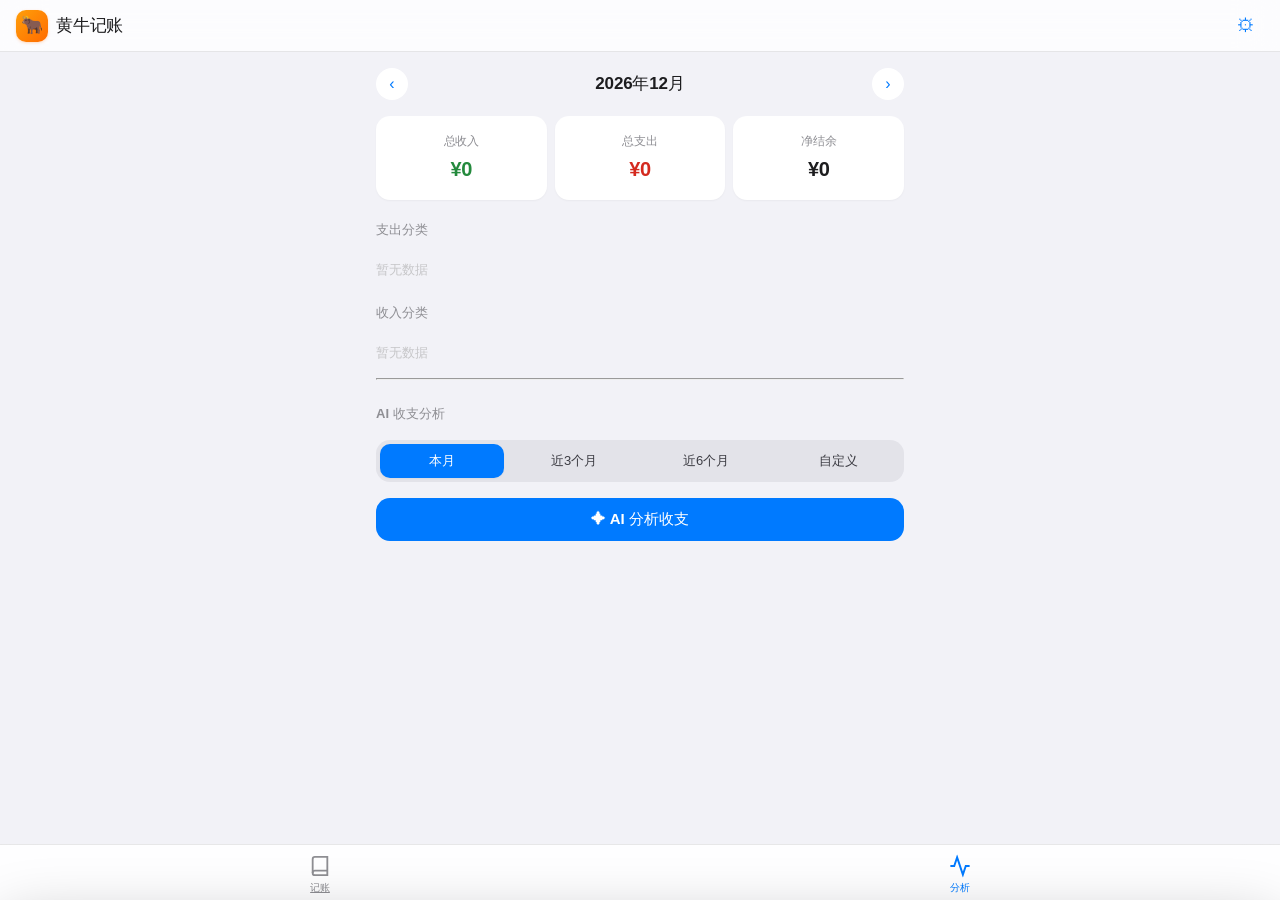
==== commit eebbae53: "feat: 初始化黄牛记账项目" ====
--- a/analysis.html
+++ b/analysis.html
@@ -61,13 +61,13 @@
     </div>
 
     <!-- 分析按钮 -->
-    <button class="btn-ai-analyze" id="btnAiAnalyze">✦ 让 AI 分析我的收支</button>
+    <button class="btn-ai-analyze" id="btnAiAnalyze">✦ AI 分析收支</button>
 
     <!-- 分析结果 -->
     <div class="analysis-result" id="analysisResult" style="display:none;">
       <div class="analysis-loading" id="analysisLoading" style="display:none;">
         <div class="ai-spinner"></div>
-        <p class="analysis-loading-text">AI 正在结合佛陀教导的财富观分析您的收支，请稍候…</p>
+        <p class="analysis-loading-text">AI 正在结合佛陀教导的财富观分析，请稍候…</p>
       </div>
       <div class="analysis-content" id="analysisContent"></div>
     </div>
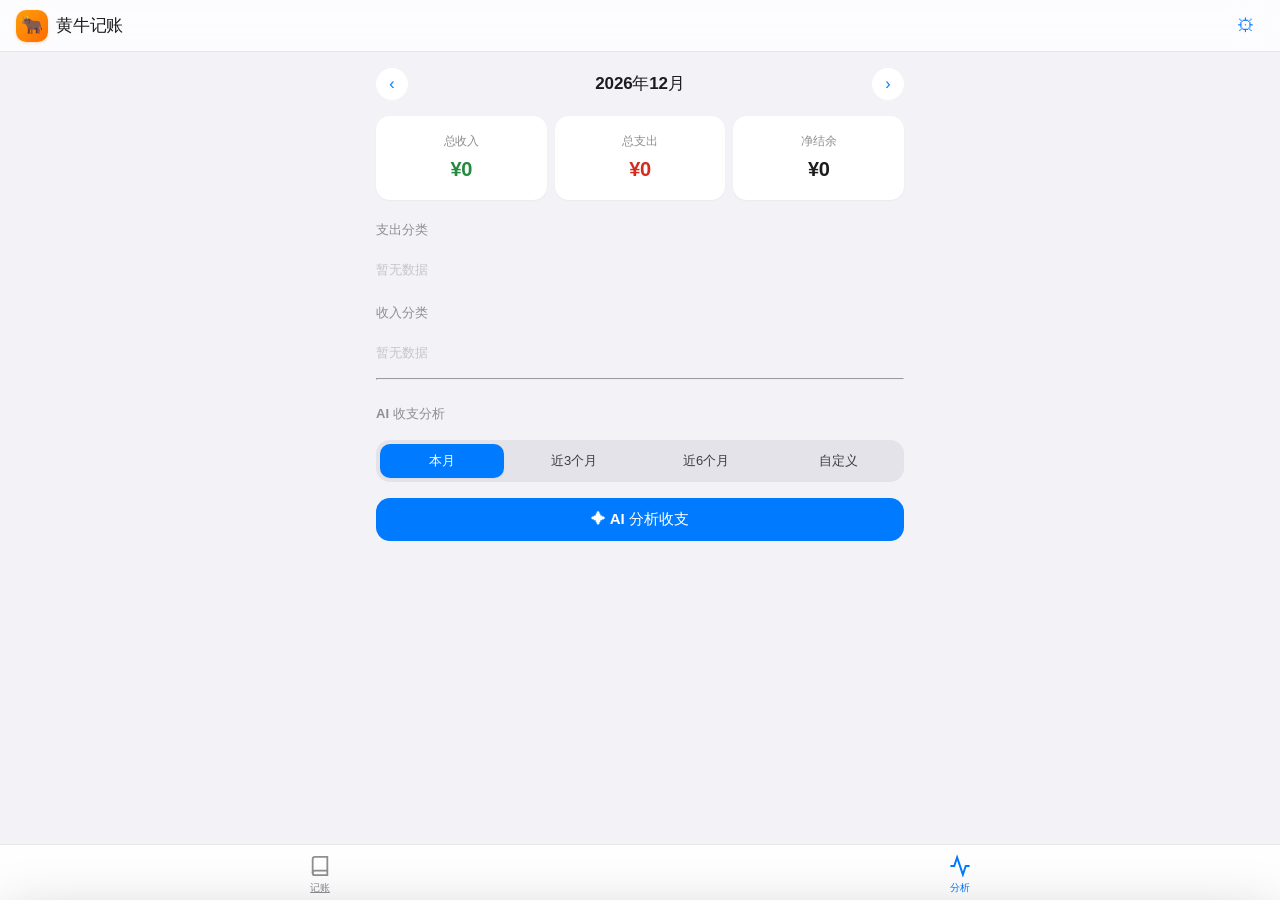
==== commit f24cc024: "feat: 更新 analysis.html" ====
--- a/analysis.html
+++ b/analysis.html
@@ -117,9 +117,8 @@
         <button class="settings-eye" id="apiKeyToggle" title="显示/隐藏">👁</button>
       </div>
       <div class="settings-hint">
-        API Key 用于 AI 分析功能。<br>
-        API Key 仅存储在浏览器本地，不会上传。<br>
-        也可以直接编辑项目中的 <code>config.js</code> 文件填入密钥，无需在此输入。<br>
+        填入后，可以使用语音记账功能和AI分析收支功能。<br>
+        API Key 会安全存储在浏览器本地，不会上传。<br>
         <a href="https://platform.deepseek.com" target="_blank">→ 获取 DeepSeek API Key</a>
       </div>
     </div>
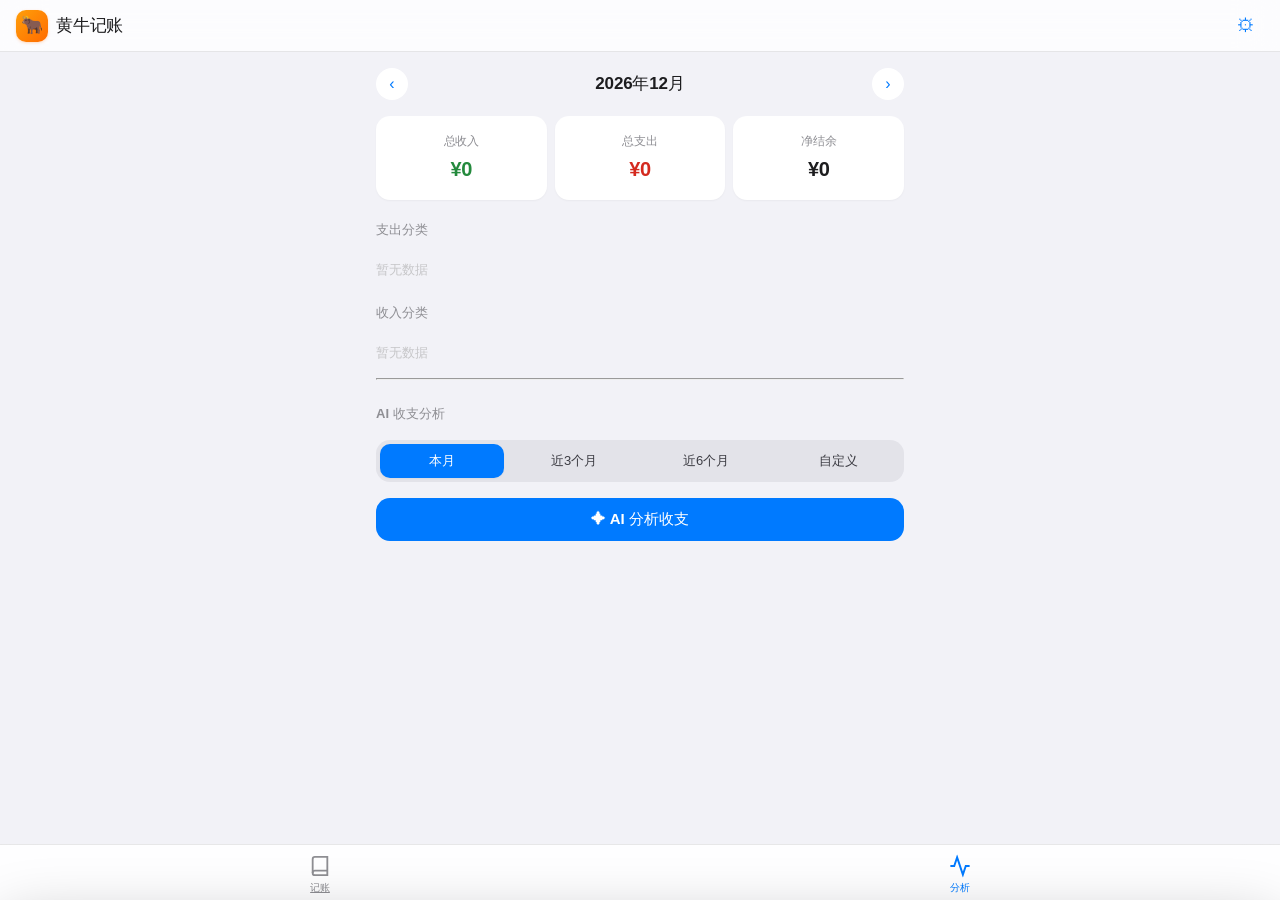
==== commit 35f4b040: "feat: 初始化黄牛记账项目" ====
--- a/analysis.html
+++ b/analysis.html
@@ -117,8 +117,9 @@
         <button class="settings-eye" id="apiKeyToggle" title="显示/隐藏">👁</button>
       </div>
       <div class="settings-hint">
-        填入后，可以使用语音记账功能和AI分析收支功能。<br>
-        API Key 会安全存储在浏览器本地，不会上传。<br>
+        API Key 用于 AI 分析功能。<br>
+        API Key 仅存储在浏览器本地，不会上传。<br>
+        也可以直接编辑项目中的 <code>config.js</code> 文件填入密钥，无需在此输入。<br>
         <a href="https://platform.deepseek.com" target="_blank">→ 获取 DeepSeek API Key</a>
       </div>
     </div>
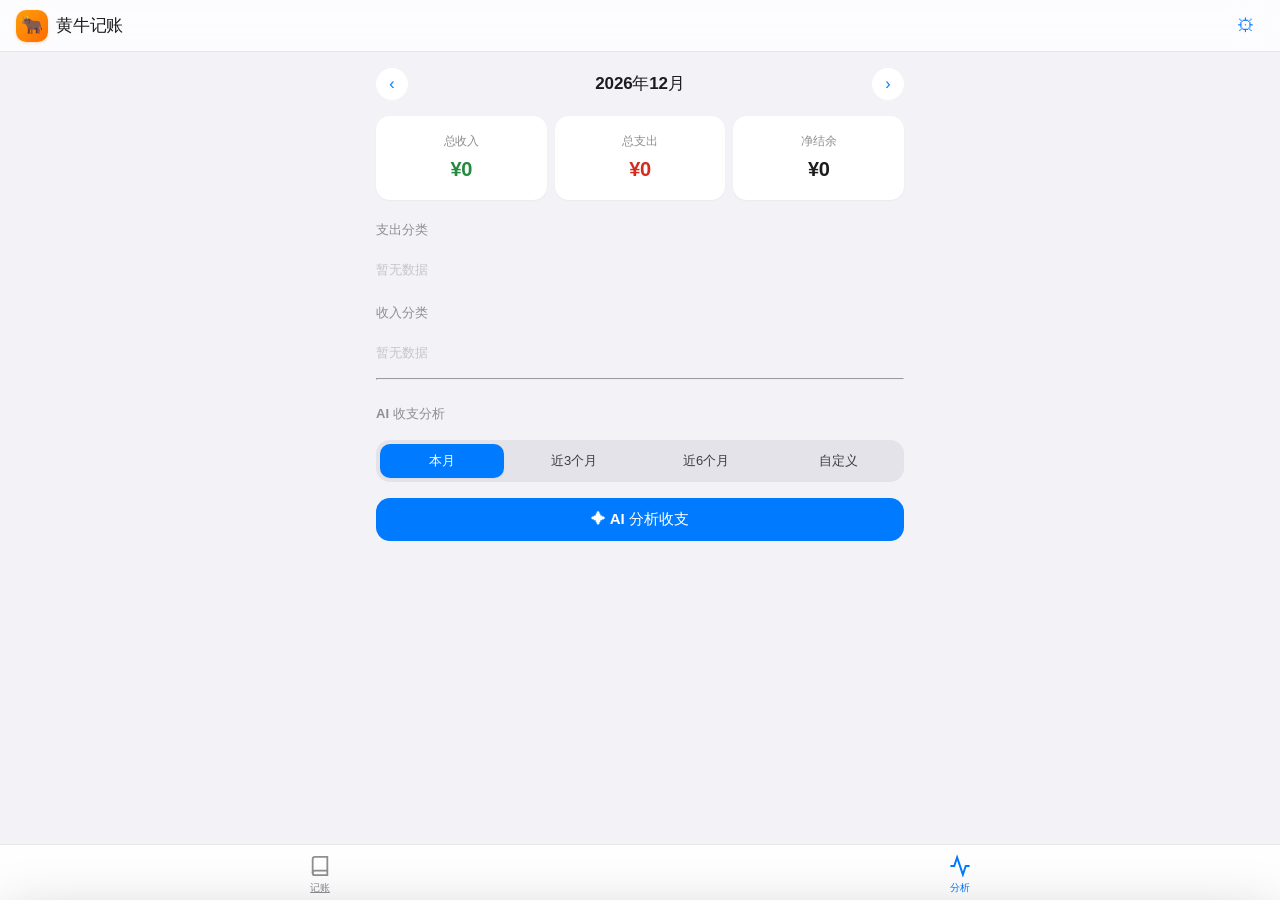
==== commit 58c2180c: "Merge pull request #1 from taohuayuanzen/dev 修改文案" ====
--- a/analysis.html
+++ b/analysis.html
@@ -117,9 +117,8 @@
         <button class="settings-eye" id="apiKeyToggle" title="显示/隐藏">👁</button>
       </div>
       <div class="settings-hint">
-        API Key 用于 AI 分析功能。<br>
-        API Key 仅存储在浏览器本地，不会上传。<br>
-        也可以直接编辑项目中的 <code>config.js</code> 文件填入密钥，无需在此输入。<br>
+        填入后，可以使用语音记账功能和AI分析收支功能。<br>
+        API Key 会安全存储在浏览器本地，不会上传。<br>
         <a href="https://platform.deepseek.com" target="_blank">→ 获取 DeepSeek API Key</a>
       </div>
     </div>
